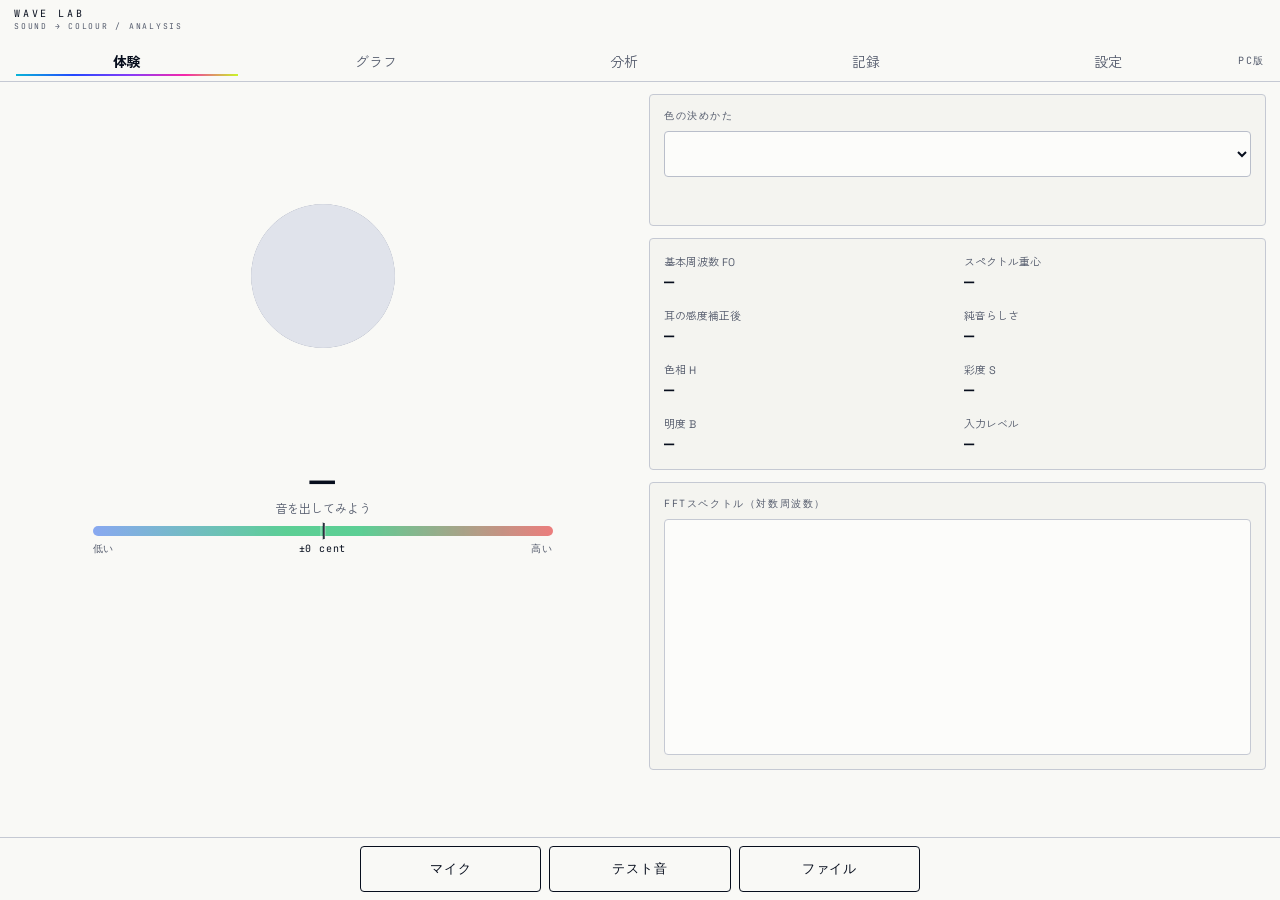
==== m.html @ 1fc86611 "Add files via upload" ====
<!DOCTYPE html>
<html lang="ja">
<head>
<meta charset="utf-8">
<meta name="viewport" content="width=device-width, initial-scale=1, viewport-fit=cover">
<meta name="theme-color" content="#f9f9f6">
<title>WAVE LAB — スマホ版</title>
<link rel="preconnect" href="https://fonts.googleapis.com">
<link rel="preconnect" href="https://fonts.gstatic.com" crossorigin>
<link href="https://fonts.googleapis.com/css2?family=JetBrains+Mono:wght@400;500&family=Space+Grotesk:wght@400;500;600&family=Zen+Kaku+Gothic+New:wght@400;500;700&display=swap" rel="stylesheet">
<link rel="stylesheet" href="m.css">
</head>
<body>
<header class="bar">
  <div class="brand">WAVE LAB<small>SOUND → COLOUR / ANALYSIS</small></div>
</header>
<nav class="tabs" id="tabs" aria-label="ページ">
  <button data-p="home" class="active">体験</button>
  <button data-p="graph">グラフ</button>
  <button data-p="class">分析</button>
  <button data-p="report">記録</button>
  <button data-p="settings">設定</button>
  <a class="pc" href="./?pc=1">PC版</a>
</nav>

<main id="pages">

<!-- ================= 体験 ================= -->
<section class="page layout2 active" id="p-home">
  <div class="stage" aria-label="いまの音の色">
    <div class="orbwrap"><div id="orb" role="img" aria-label="音の色の円"></div></div>
    <div class="note"><span id="noteName">—</span><span id="noteSub">音を出してみよう</span></div>
    <div class="gauge" aria-label="音程のずれ">
      <div class="gtrack"><i class="tick"></i><div id="needle"></div></div>
      <div class="glabels"><span>低い</span><span id="centsTxt">±0 cent</span><span>高い</span></div>
    </div>
  </div>
  <div class="side">
    <div class="card">
      <label class="lbl" for="mapSel">色の決めかた</label>
      <select id="mapSel" data-map></select>
      <div class="strip" id="strip"><i id="stripMark"></i></div>
      <div class="stripl"><span id="stripL"></span><span id="stripR"></span></div>
    </div>
    <div class="card grid" id="metrics">
      <div><span>基本周波数 F0</span><b id="mF0">—</b></div>
      <div><span>スペクトル重心</span><b id="mCent">—</b></div>
      <div><span>耳の感度補正後</span><b id="mPhon">—</b></div>
      <div><span>純音らしさ</span><b id="mFlat">—</b></div>
      <div><span>色相 H</span><b id="mH">—</b></div>
      <div><span>彩度 S</span><b id="mS">—</b></div>
      <div><span>明度 B</span><b id="mB">—</b></div>
      <div><span>入力レベル</span><b id="mLv">—</b></div>
    </div>
    <div class="card">
      <div class="lbl">FFTスペクトル（対数周波数）</div>
      <canvas id="cvHome" height="120"></canvas>
    </div>
  </div>
</section>

<!-- ================= グラフ ================= -->
<section class="page cols" id="p-graph">
  <div class="card"><div class="lbl">FFTスペクトルと耳の感度</div><canvas id="cvFft" height="170"></canvas><p class="hint">黒い線は耳の感度（40 phon）。低い音と高すぎる音は、同じ音圧でも小さく聞こえます。</p></div>
  <div class="card"><div class="lbl">等ラウドネス曲線（ISO 226）</div><canvas id="cvContour" height="230"></canvas><p class="hint">縦=音圧[dB SPL]。同じ線の上の音は、同じ大きさ(phon)に聞こえます。丸が今の音です。</p></div>
  <div class="card"><div class="lbl">色の対応マップ（周波数 × phon → 色）</div><canvas id="cvMap" height="230"></canvas><p class="hint">横=周波数(→色相)、縦=大きさ[phon](→明度)。白い線と丸は、補正ありの色の軌跡です。</p></div>
  <div class="card" id="hsb">
    <div class="lbl">色の3つの要素（HSB）</div>
    <div class="hsbrow"><div class="hl"><b>H 色相</b><span id="hsbH"></span></div><div class="strip" id="stH"><i></i></div><div class="stripl"><span id="stHL"></span><span id="stHR"></span></div></div>
    <div class="hsbrow"><div class="hl"><b>S 彩度</b><span id="hsbS"></span></div><div class="strip" id="stS"><i></i></div><div class="stripl"><span>純音に近い（鮮やか）</span><span>ノイズ的（くすむ）</span></div></div>
    <div class="hsbrow"><div class="hl"><b>B 明度</b><span id="hsbB"></span></div><div class="strip" id="stB"><i></i></div><div class="stripl"><span>0 phon（暗）</span><span>90 phon（明）</span></div></div>
  </div>
</section>

<!-- ================= 分析 ================= -->
<section class="page cols" id="p-class">
  <div class="card">
    <label class="lbl" for="clsMode">色相マッピングの切り替え</label>
    <select id="clsMode"></select>
    <div class="row2">
      <select id="clsRef" aria-label="基準の音"><option value="440">A4 = 440 Hz</option><option value="442">A4 = 442 Hz</option><option value="443">A4 = 443 Hz</option><option value="415">A4 = 415 Hz</option></select>
      <select id="clsTarget" aria-label="目標の音"></select>
    </div>
    <div class="strip" id="clsStrip"><i></i></div>
    <div class="stripl"><span id="clsL"></span><span id="clsR"></span></div>
    <p class="hint">「好きなHzの範囲」は、設定ページで範囲を決めます。</p>
  </div>
  <div class="card"><div class="lbl">音程のずれ（基準音との差）</div><canvas id="cvTuner" height="300"></canvas></div>
  <div class="card">
    <div class="lbl">声・音の特徴（数値と色）</div>
    <div id="voice" class="vrows"></div>
    <div class="lbl" style="margin-top:14px">倍音の強さ（最大を0 dBとした相対値）</div>
    <canvas id="cvHarm" height="130"></canvas>
  </div>
  <div class="card"><div class="lbl">倍音の位置（FFTスペクトル）</div><canvas id="cvHarmSpec" height="150"></canvas></div>
  <div class="card wide"><div class="lbl">音程の軌跡（直近10秒。緑の帯=±10 cent）</div><canvas id="cvTrace" height="150"></canvas></div>
</section>

<!-- ================= 記録 ================= -->
<section class="page cols" id="p-report">
  <div class="card wide">
    <div class="lbl">記録のようす</div>
    <p class="stat" id="logStat">○ 停止中　0 点 / 0.0 秒</p>
    <div class="btns">
      <button class="btn" id="bCsvT">時系列CSV</button>
      <button class="btn" id="bCsvS">スペクトルCSV</button>
      <button class="btn" id="bPng">レポート画像</button>
      <button class="btn ghost" id="bReset">記録をリセット</button>
    </div>
    <p class="hint">音を出している間、0.05秒ごとに自動で記録されます。ファイルは端末のダウンロードに保存されます。</p>
  </div>
  <div class="card"><div class="lbl">平均スペクトル（補正なし ／ 補正あり）</div><canvas id="cvAvg" height="190"></canvas></div>
  <div class="card"><div class="lbl">色の対応マップと軌跡</div><canvas id="cvMapT" height="230"></canvas></div>
  <div class="card" id="ncCard" style="display:none"><div class="lbl">ノイズ除去のしくみ</div><canvas id="cvNc" height="190"></canvas></div>
  <div class="card wide"><div class="lbl">時間軸: 色の変化と、感じる大きさ[phon]</div><canvas id="cvTime" height="210"></canvas></div>
</section>

<!-- ================= 設定 ================= -->
<section class="page cols" id="p-settings">
  <div class="card">
    <h3><span>01</span>色に対応させる周波数</h3>
    <p class="hint">音の高さを、どの範囲で色に対応させるかを決めます。</p>
    <select id="stMode"></select>
    <select id="stPreset" style="margin-top:10px"></select>
    <div id="freeBox">
      <select id="stSrc" style="margin-top:10px"><option value="centroid">色を決める音: スペクトル重心（音の明るさ）</option><option value="f0">色を決める音: F0（基本周波数・音の高さ）</option></select>
      <div class="sl"><label>下限の周波数<b id="vLow"></b></label><input type="range" id="sLow" min="0" max="1000" step="1"></div>
      <div class="sl"><label>上限の周波数<b id="vHigh"></b></label><input type="range" id="sHigh" min="0" max="1000" step="1"></div>
      <div class="sl"><label>開始の色相（0°=赤）<b id="vH0"></b></label><input type="range" id="sH0" min="0" max="360" step="1"></div>
      <div class="sl"><label>色相の幅（270°=赤〜紫）<b id="vSpan"></b></label><input type="range" id="sSpan" min="30" max="360" step="1"></div>
    </div>
    <button class="btn wideb" id="bCalRange">音域を自動で合わせる（3秒）</button>
  </div>

  <div class="card">
    <h3><span>02</span>音量・校正</h3>
    <p class="hint">画面のphonは相対値です。色がうすい・暗いときは、大きめの声で「自動で合わせる」を押してください。</p>
    <div class="sl"><label>音圧の校正（0 dBFS = ○○ dB SPL）<b id="vSpl"></b></label><input type="range" id="sSpl" min="40" max="140" step="1"></div>
    <div class="sl"><label>スピーカー音量（再生・テスト音）<b id="vVol"></b></label><input type="range" id="sVol" min="0" max="1" step="0.01"></div>
    <button class="btn wideb" id="bCalLevel">音量を自動で合わせる（3秒・大きめの声）</button>
  </div>

  <div class="card">
    <h3><span>03</span>ノイズ除去</h3>
    <p class="hint"><b>録音ファイル</b>は、音そのものから雑音を引きます。<b>マイク</b>は、静かにして登録した環境ノイズ（エアコン・外の音など）を、解析から引きます。</p>
    <div class="sl"><label>除去の強さ（読み込んだ録音）<b id="vNr"></b></label><input type="range" id="sNr" min="0.5" max="4" step="0.1"></div>
    <select id="stNrMode"><option value="auto">雑音の取り方: 自動（静かな部分）</option><option value="head">雑音の取り方: 冒頭0.5秒</option></select>
    <div class="sl"><label>環境ノイズ除去の強さ（マイク）<b id="vEnv"></b></label><input type="range" id="sEnv" min="1" max="3" step="0.1"></div>
    <div class="row2 btnrow"><button class="btn" id="bCalNoise">環境ノイズを登録（3秒・静かに）</button><button class="btn ghost" id="bEnvDel">削除</button></div>
    <p class="hint" id="envState">環境ノイズ: 未登録</p>
    <button class="btn wideb" id="bEnvToggle">環境ノイズ除去: OFF</button>
  </div>

  <div class="card">
    <h3><span>04</span>表示</h3>
    <p class="hint">低い音を細かく見たいときは「高」「最高」。反応は少しゆっくりになります。</p>
    <select id="stFft"><option value="1024">FFTの細かさ: 標準（約47Hz刻み）</option><option value="4096" selected>FFTの細かさ: 高（約12Hz刻み）</option><option value="8192">FFTの細かさ: 最高（約6Hz刻み）</option></select>
  </div>
</section>
</main>

<!-- ================= 音の入り口（どのページでも使える） ================= -->
<div class="dock" id="dock">
  <p class="msg" id="msg" role="status"></p>
  <div class="dockrow" id="dockFile" hidden>
    <button class="mini" id="bPlay" aria-label="再生">再生</button>
    <input type="range" id="seek" min="0" max="1000" value="0" aria-label="再生位置">
    <span id="seekT">0:00</span>
    <button class="mini" id="bNr">除去 ON</button>
  </div>
  <div class="dockrow actions">
    <button class="btn" id="btnMic">マイク</button>
    <button class="btn" id="btnTone">テスト音</button>
    <button class="btn" id="btnFile">ファイル</button>
    <input type="file" id="fileIn" accept="audio/*,.wav,.mp3,.m4a,.ogg,.flac,.aac" hidden>
  </div>
</div>

<script src="m.js"></script>
</body>
</html>
---- m.css ----
/* WAVE LAB スマホ版: Sound Beyond Hearing サイトと同じ配色・書体 */
:root {
  --background: hsl(60 20% 97%); --foreground: hsl(222 60% 7%); --card: hsl(60 16% 95%);
  --primary: hsl(230 100% 57%); --muted: hsl(222 12% 38%); --border: hsl(222 14% 80%); --input: hsl(222 14% 76%);
  --radius: .25rem;
  --spectral: linear-gradient(100deg, hsl(190 92% 44%), hsl(230 100% 57%) 26%, hsl(265 92% 60%) 52%, hsl(322 92% 56%) 76%, hsl(73 92% 56%));
  --sans: "Space Grotesk", "Zen Kaku Gothic New", system-ui, sans-serif; --mono: "JetBrains Mono", ui-monospace, monospace;
  --bar: 40px; --tabs: 42px; --dock: 80px;
}
* { box-sizing: border-box; -webkit-tap-highlight-color: transparent; }
html, body { margin: 0; min-height: 100%; background: var(--background); color: var(--foreground); font-family: var(--sans); color-scheme: light; -webkit-text-size-adjust: 100%; }
.bar { height: var(--bar); display: flex; align-items: center; padding: 0 max(14px, env(safe-area-inset-left)); background: var(--background); }
.brand { font-family: var(--mono); font-size: 10px; letter-spacing: .28em; text-transform: uppercase; line-height: 1.4; }
.brand small { display: block; font-size: 8px; color: var(--muted); letter-spacing: .22em; }

.tabs { position: sticky; top: 0; z-index: 6; display: flex; align-items: stretch; height: var(--tabs); background: var(--background); border-bottom: 1px solid var(--border); padding: 0 max(6px, env(safe-area-inset-left)); overflow-x: auto; scrollbar-width: none; }
.tabs::-webkit-scrollbar { display: none; }
.tabs button { position: relative; flex: 1 0 auto; min-width: 56px; border: 0; background: transparent; font: inherit; font-size: 14px; color: var(--muted); padding: 0 10px; cursor: pointer; touch-action: manipulation; }
.tabs button.active { color: var(--foreground); font-weight: 600; }
.tabs button.active::after { content: ""; position: absolute; left: 10px; right: 10px; bottom: 5px; height: 2px; background: var(--spectral); }
.tabs .pc { flex: 0 0 auto; display: grid; place-items: center; padding: 0 10px; font-family: var(--mono); font-size: 10px; letter-spacing: .12em; color: var(--muted); text-decoration: none; }

main { padding: 0 max(14px, env(safe-area-inset-right)) calc(var(--dock) + 18px) max(14px, env(safe-area-inset-left)); }
.page { display: none; }
.page.active { display: block; }

/* ---- 体験 ---- */
.stage { padding: 14px 0 6px; }
.orbwrap { height: min(40vh, 78vw); display: grid; place-items: center; }
#orb { aspect-ratio: 1; height: 100%; border-radius: 50%; background: hsl(222 20% 90%); transform: scale(.4); box-shadow: 0 0 0 1px var(--border) inset; will-change: transform, background-color; }
.note { display: flex; flex-direction: column; align-items: center; margin-top: 4px; min-height: 58px; }
#noteName { font-size: 34px; font-weight: 600; letter-spacing: .02em; line-height: 1.15; }
#noteSub { font-size: 12px; color: var(--muted); }
.gauge { margin: 8px auto 0; max-width: 460px; }
.gtrack { position: relative; height: 10px; border-radius: 5px; background: linear-gradient(90deg, hsl(222 80% 70%), hsl(150 55% 52%) 42%, hsl(150 55% 52%) 58%, hsl(0 75% 66%)); opacity: .85; }
.gtrack .tick { position: absolute; left: 50%; top: -3px; bottom: -3px; width: 2px; background: var(--foreground); }
#needle { position: absolute; top: -6px; width: 6px; height: 22px; margin-left: -3px; left: 50%; border-radius: 3px; background: var(--foreground); border: 2px solid var(--background); opacity: .25; }
.glabels { display: flex; justify-content: space-between; margin-top: 6px; font-family: var(--mono); font-size: 10px; letter-spacing: .08em; color: var(--muted); }
#centsTxt { color: var(--foreground); }

/* ---- 共通の部品 ---- */
.card { background: var(--card); border: 1px solid var(--border); border-radius: var(--radius); padding: 14px; margin-top: 12px; min-width: 0; }
.card h3 { margin: 0 0 4px; font-size: 15px; font-weight: 600; }
.card h3 span { font-family: var(--mono); font-size: 10px; letter-spacing: .22em; color: var(--primary); margin-right: 8px; }
.lbl { display: flex; justify-content: space-between; font-family: var(--mono); font-size: 10px; letter-spacing: .16em; text-transform: uppercase; color: var(--muted); margin-bottom: 8px; }
.hint { margin: 8px 0 0; font-size: 12px; line-height: 1.7; color: var(--muted); }
.stat { margin: 0 0 12px; font-family: var(--mono); font-size: 13px; }
select { width: 100%; font: inherit; font-size: 15px; min-height: 46px; padding: 0 10px; border: 1px solid var(--input); border-radius: var(--radius); background: #fcfcfa; color: var(--foreground); }
.row2 { display: grid; grid-template-columns: 1fr 1fr; gap: 8px; margin-top: 10px; }
.strip { position: relative; height: 16px; margin-top: 14px; border-radius: 3px; }
.strip i { position: absolute; top: -9px; width: 0; height: 0; margin-left: -6px; border: 6px solid transparent; border-top: 8px solid var(--foreground); border-bottom: 0; opacity: 0; }
.stripl { display: flex; justify-content: space-between; gap: 8px; margin-top: 4px; font-family: var(--mono); font-size: 10px; color: var(--muted); }
.hsbrow { margin-top: 18px; }
.hsbrow:first-of-type { margin-top: 6px; }
.hl { display: flex; justify-content: space-between; gap: 8px; font-size: 13px; }
.hl span { font-family: var(--mono); font-size: 11px; color: var(--muted); text-align: right; }
.grid { display: grid; grid-template-columns: 1fr 1fr; gap: 14px 12px; }
.grid span { display: block; font-size: 11px; color: var(--muted); margin-bottom: 2px; }
.grid b { font-family: var(--mono); font-size: 17px; font-weight: 500; }
canvas { display: block; width: 100%; background: #fcfcfa; border: 1px solid var(--border); border-radius: var(--radius); touch-action: pan-y; }
.vrows > div { display: flex; justify-content: space-between; gap: 10px; padding: 7px 0; border-bottom: 1px solid var(--border); font-size: 13px; }
.vrows span { color: var(--muted); font-size: 12px; }
.vrows b { font-family: var(--mono); font-weight: 500; text-align: right; }
.vrows i { display: inline-block; width: 12px; height: 12px; border-radius: 50%; margin-right: 6px; vertical-align: -1px; box-shadow: 0 0 0 1px var(--border); }

.btn { font-family: var(--mono); font-size: 13px; letter-spacing: .06em; min-height: 48px; padding: 0 12px; color: var(--foreground); background: transparent; border: 1px solid var(--foreground); border-radius: var(--radius); cursor: pointer; display: flex; align-items: center; justify-content: center; gap: 8px; touch-action: manipulation; }
.btn:active { background: var(--foreground); color: var(--background); }
.btn.ghost { border-color: var(--border); color: var(--muted); }
.btn.on { background: var(--primary); border-color: var(--primary); color: #fff; }
.btn.on::before { content: ""; width: 7px; height: 7px; border-radius: 50%; background: #fff; animation: pulse 1.4s ease-in-out infinite; }
@keyframes pulse { 50% { opacity: .3; } }
.btns { display: grid; grid-template-columns: 1fr 1fr; gap: 8px; }
.wideb { width: 100%; margin-top: 12px; }
.btnrow { grid-template-columns: 1fr auto; margin-top: 12px; }
.sl { margin-top: 14px; }
.sl label { display: flex; justify-content: space-between; gap: 8px; font-size: 12px; font-weight: 500; margin-bottom: 2px; }
.sl b { font-family: var(--mono); font-weight: 500; }
input[type=range] { width: 100%; height: 34px; accent-color: var(--primary); margin: 0; }
#freeBox { display: none; }

/* ---- 音の入り口（下に固定） ---- */
.dock { position: fixed; left: 0; right: 0; bottom: 0; z-index: 7; background: rgba(249,249,246,.96); backdrop-filter: blur(8px); border-top: 1px solid var(--border); padding: 8px max(12px, env(safe-area-inset-right)) max(8px, env(safe-area-inset-bottom)) max(12px, env(safe-area-inset-left)); }
.msg { position: absolute; left: 0; right: 0; bottom: 100%; margin: 0; padding: 6px 14px; font-size: 12px; line-height: 1.5; text-align: center; color: var(--foreground); background: rgba(249,249,246,.94); border-top: 1px solid var(--border); display: none; }
.msg.show { display: block; }
.msg.err { color: hsl(0 70% 42%); }
.dockrow { display: grid; grid-template-columns: repeat(3, 1fr); gap: 8px; max-width: 560px; margin: 0 auto; }
.dockrow[hidden] { display: none; }
#dockFile { grid-template-columns: auto 1fr auto auto; align-items: center; margin-bottom: 8px; }
#dockFile #seekT { font-family: var(--mono); font-size: 11px; color: var(--muted); min-width: 36px; text-align: right; }
.mini { font-family: var(--mono); font-size: 12px; min-height: 38px; padding: 0 12px; border: 1px solid var(--foreground); border-radius: var(--radius); background: transparent; color: var(--foreground); touch-action: manipulation; }
.mini.on { background: var(--primary); border-color: var(--primary); color: #fff; }
.mini.off { border-color: var(--border); color: var(--muted); }
.dock .btn { min-height: 46px; }

/* ---- 広い画面（横向き・タブレット）は2列 ---- */
@media (min-width: 700px) {
  .cols.active { display: grid; grid-template-columns: 1fr 1fr; column-gap: 14px; align-items: start; }
  .cols .card.wide { grid-column: 1 / -1; }
  .layout2.active { display: grid; grid-template-columns: 1fr 1fr; gap: 18px; align-items: start; }
  .layout2 .side .card:first-child { margin-top: 12px; }
  .orbwrap { height: min(40vh, 40vw); }
}
/* 低い画面（スマホの横向き）: 上の帯を消して、場所を広げる */
@media (max-height: 520px) {
  :root { --bar: 0px; --tabs: 36px; --dock: 54px; }
  .bar { display: none; }
  .tabs button { font-size: 13px; }
  .dock { padding-top: 6px; padding-bottom: max(6px, env(safe-area-inset-bottom)); }
  .dock .btn { min-height: 40px; font-size: 12px; }
  #dockFile { margin-bottom: 6px; }
  .mini { min-height: 32px; }
  .orbwrap { height: min(46vh, 40vw); }
  #noteName { font-size: 26px; }
  .note { min-height: 44px; }
  .card { margin-top: 10px; }
}
@media (prefers-reduced-motion: reduce) { .btn.on::before { animation: none; } }

/* 横向きのスマホ: ボタンと再生バーを1行にまとめる */
@media (max-height: 520px) and (min-width: 640px) {
  .dock { display: flex; align-items: center; gap: 10px; }
  .dock .actions { flex: 0 0 46%; max-width: none; margin: 0; }
  #dockFile { flex: 1; margin: 0; order: 2; max-width: none; }
}
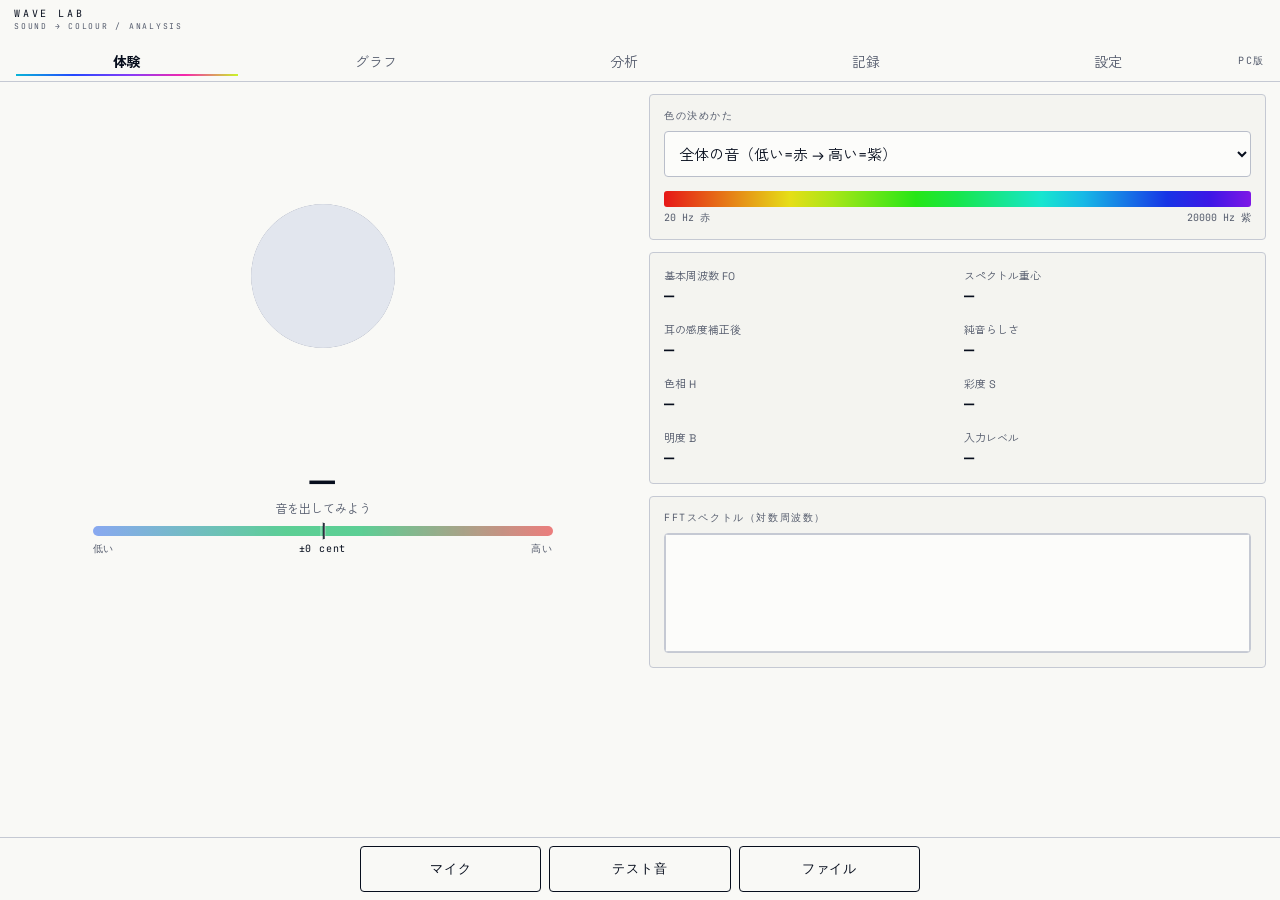
==== commit 77de1268: "Add files via upload" ====
--- a/m.html
+++ b/m.html
@@ -107,6 +107,8 @@
       <button class="btn" id="bPng">レポート画像</button>
       <button class="btn ghost" id="bReset">記録をリセット</button>
     </div>
+    <div class="btns rg"><span class="lbl" style="margin:0">保存範囲</span><input id="rgA" type="number" min="0" step="0.1" placeholder="開始 秒" inputmode="decimal"> 〜 <input id="rgB" type="number" min="0" step="0.1" placeholder="終了 秒" inputmode="decimal"><button class="btn ghost" id="bRgReset">全体に戻す</button></div>
+    <p class="hint">録音の最初と最後の雑音を除きたいときは、保存範囲（秒）を入れるか、下の時間軸グラフを横になぞって範囲を選びます。CSV・平均スペクトル・軌跡がこの範囲だけになります。</p>
     <p class="hint">音を出している間、0.05秒ごとに自動で記録されます。ファイルは端末のダウンロードに保存されます。</p>
   </div>
   <div class="card"><div class="lbl">平均スペクトル（補正なし ／ 補正あり）</div><canvas id="cvAvg" height="190"></canvas></div>
--- a/m.css
+++ b/m.css
@@ -122,3 +122,5 @@
   .dock .actions { flex: 0 0 46%; max-width: none; margin: 0; }
   #dockFile { flex: 1; margin: 0; order: 2; max-width: none; }
 }
+
+.rg{align-items:center;margin-top:8px}.rg input{width:84px;font:inherit;padding:6px 8px;border:1px solid var(--border);border-radius:var(--radius);background:#fff}
